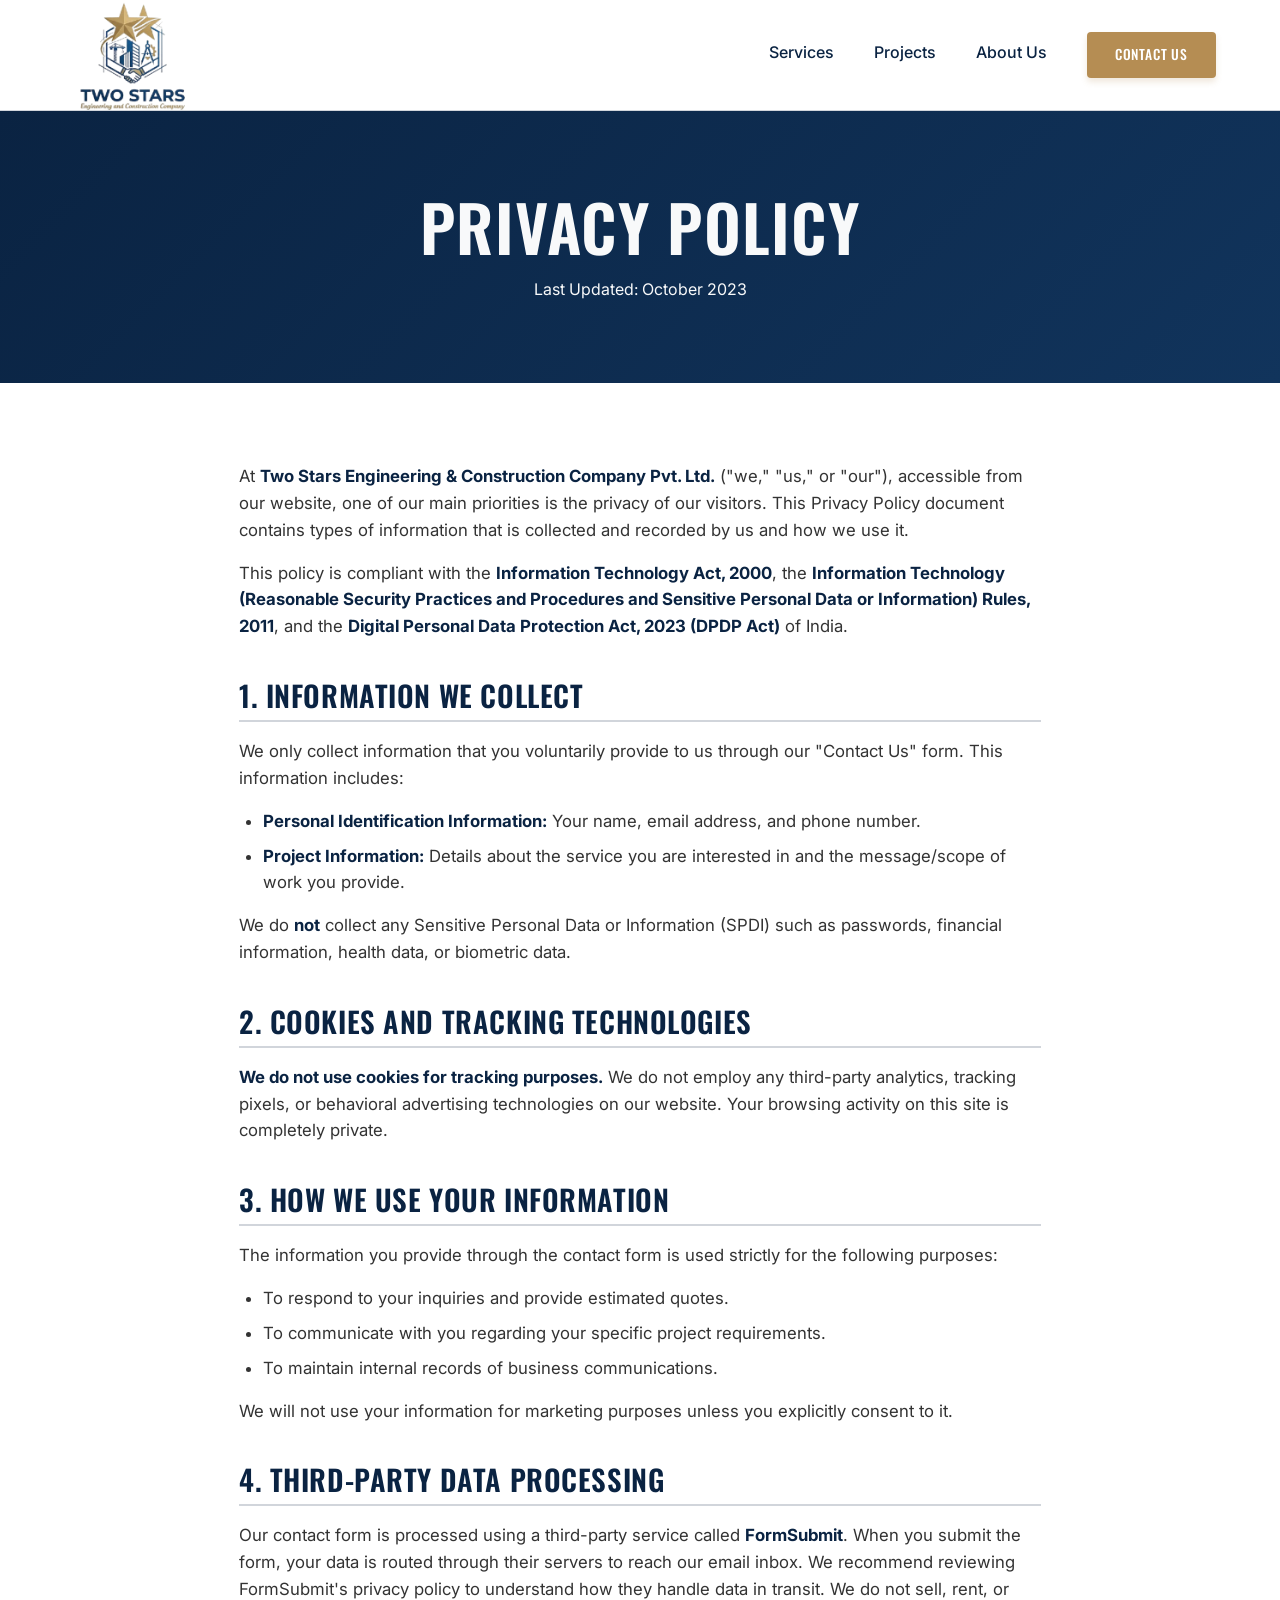
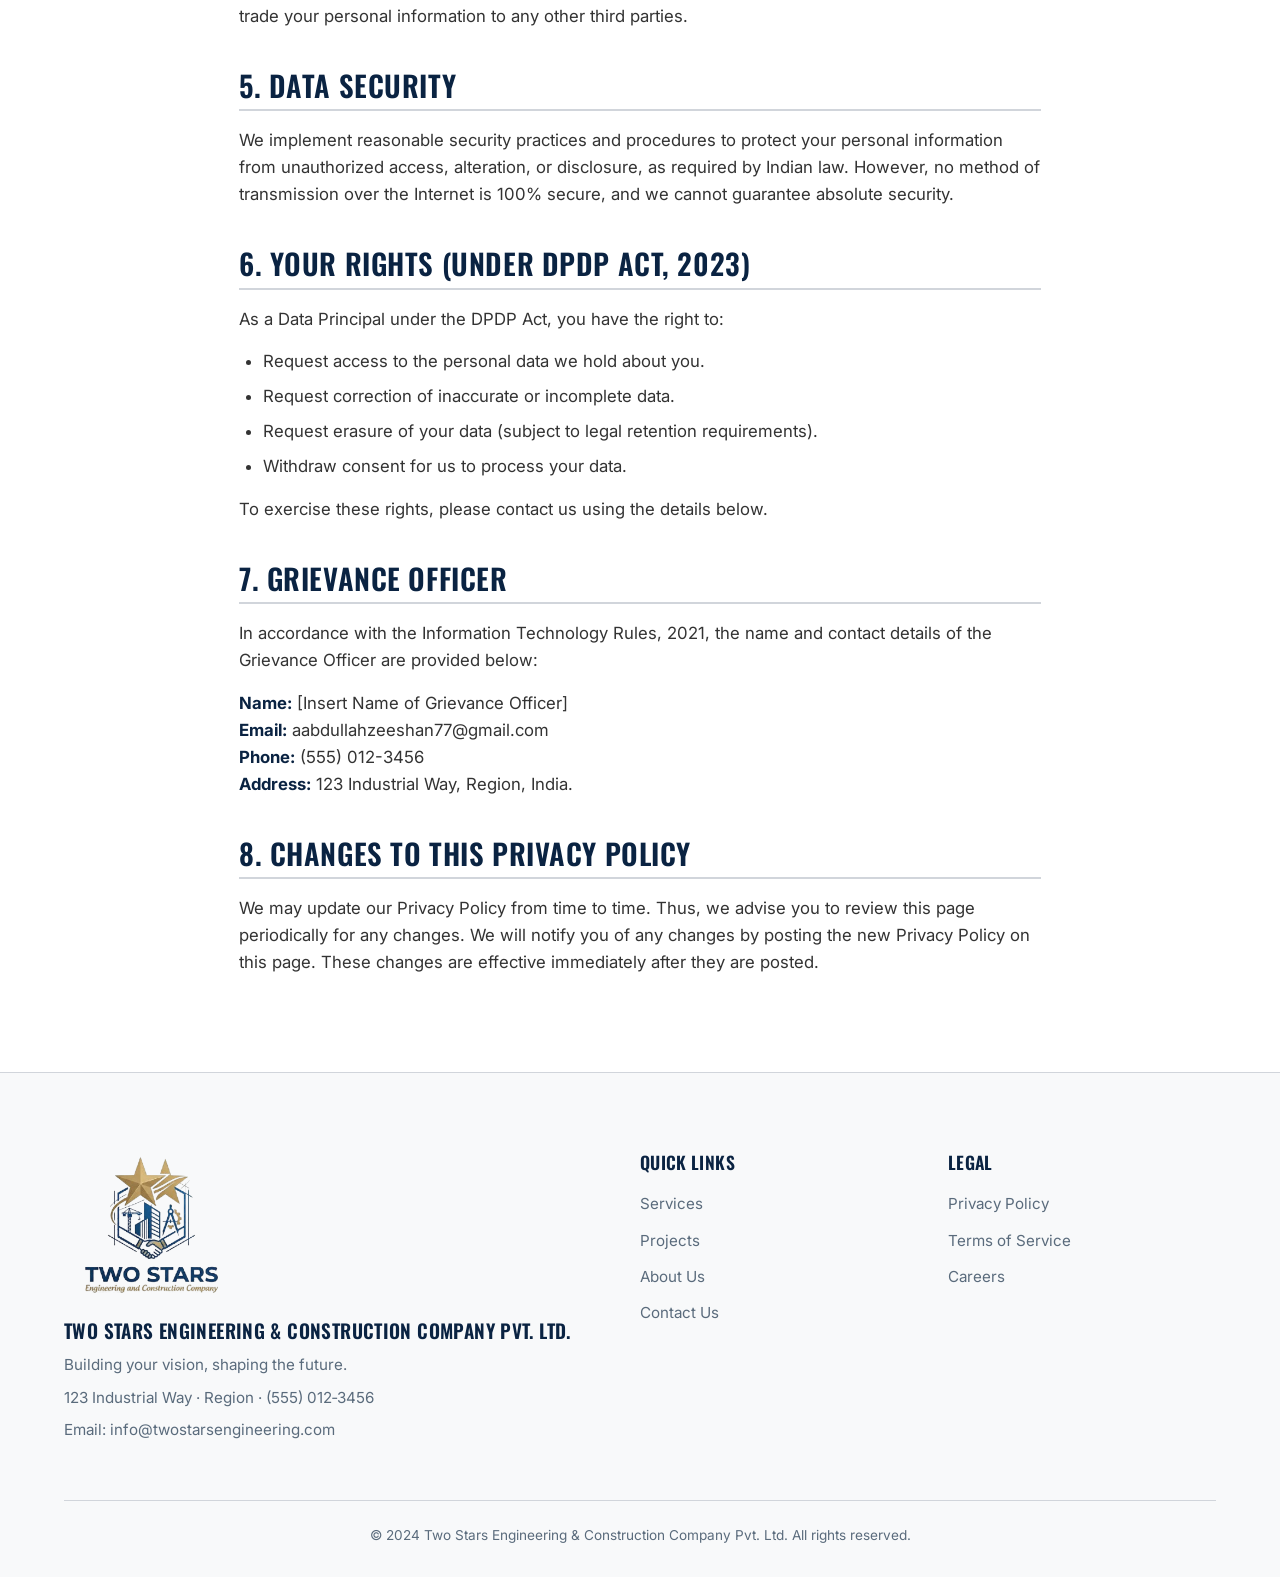
==== privacy-policy.html @ 5d6ca6f1 "version  0.1" ====
<!DOCTYPE html>
<html lang="en">
<head>
  <meta charset="UTF-8" />
  <meta name="viewport" content="width=device-width, initial-scale=1.0" />
  <title>Privacy Policy - Two Stars Engineering & Construction</title>
  <link rel="preconnect" href="https://fonts.googleapis.com" />
  <link rel="preconnect" href="https://fonts.gstatic.com" crossorigin />
  <link href="https://fonts.googleapis.com/css2?family=Oswald:wght@400;500;600;700&family=Inter:wght@300;400;500;600&display=swap" rel="stylesheet" />
  
  <style>
    /* --- Copying Design Tokens from main page --- */
    :root {
      --cream: #f8f9fa;
      --charcoal: #0A2342;
      --rust: #b58d53;
      --rust-light: #d1a865;
      --gray: #5a6b7c;
      --border: #d1d5db;
      --font-display: 'Oswald', sans-serif;
      --font-body: 'Inter', sans-serif;
      --max-width: 1200px;
      --radius: 4px;
    }

    html { scroll-behavior: smooth; scroll-padding-top: 130px; }
    * { margin: 0; padding: 0; box-sizing: border-box; }
    body { font-family: var(--font-body); background: var(--cream); color: var(--charcoal); line-height: 1.6; overflow-x: hidden; }
    h1, h2, h3, h4 { font-family: var(--font-display); font-weight: 600; line-height: 1.1; text-transform: uppercase; letter-spacing: 0.02em; }
    a { text-decoration: none; color: inherit; }
    .container { max-width: var(--max-width); margin: 0 auto; padding: 0 24px; }
    
    /* --- Buttons & Navbar --- */
    .btn { display: inline-block; padding: 12px 24px; font-family: var(--font-display); font-size: 0.9rem; font-weight: 500; letter-spacing: 0.06em; text-transform: uppercase; border-radius: var(--radius); transition: all 0.3s cubic-bezier(0.25, 0.8, 0.25, 1); cursor: pointer; border: none; }
    .btn-primary { background: var(--rust); color: #fff; box-shadow: 0 4px 6px rgba(181, 141, 83, 0.2); }
    .btn-primary:hover { background: var(--rust-light); transform: translateY(-3px); box-shadow: 0 8px 15px rgba(181, 141, 83, 0.4); }

    .navbar { background: rgba(255, 255, 255, 0.95); backdrop-filter: blur(10px); border-bottom: 1px solid var(--border); position: sticky; top: 0; z-index: 1000; padding: 0; }
    .nav-container { display: flex; justify-content: space-between; align-items: center; min-height: 110px; }
    .nav-logo img { height: 110px; width: auto; display: block; transition: transform 0.3s ease; }
    .nav-logo:hover img { transform: scale(1.02); }
    .nav-links { display: flex; align-items: center; gap: 40px; }
    .nav-links a:not(.btn) { font-weight: 500; font-size: 1rem; position: relative; padding-bottom: 4px; transition: color 0.3s ease; }
    .nav-links a:not(.btn)::after { content: ''; position: absolute; width: 0; height: 2px; bottom: 0; left: 0; background-color: var(--rust); transition: width 0.3s ease; }
    .nav-links a:not(.btn):hover { color: var(--rust); }
    .nav-links a:not(.btn):hover::after { width: 100%; }
    .nav-btn { padding: 12px 28px; font-size: 0.85rem; }

    /* --- Page Header --- */
    .page-header { background: linear-gradient(135deg, var(--charcoal) 0%, #11345c 100%); color: var(--cream); padding: 80px 0; text-align: center; }
    .page-header h1 { font-size: clamp(2.5rem, 5vw, 4rem); margin-bottom: 16px; }

    /* --- Legal Content Area --- */
    .legal-section { padding: 80px 0; background: #fff; }
    .legal-content { max-width: 850px; margin: 0 auto; }
    .legal-content h2 { font-size: 1.8rem; margin: 40px 0 16px 0; color: var(--charcoal); border-bottom: 2px solid var(--border); padding-bottom: 8px; }
    .legal-content h3 { font-size: 1.3rem; margin: 24px 0 12px 0; color: var(--charcoal); }
    .legal-content p { margin-bottom: 16px; color: #333; font-size: 1.05rem; }
    .legal-content ul { margin-bottom: 16px; padding-left: 24px; color: #333; font-size: 1.05rem; }
    .legal-content li { margin-bottom: 8px; }
    .legal-content strong { color: var(--charcoal); }

    /* --- Footer --- */
    .footer { padding: 80px 0 30px; background: var(--cream); border-top: 1px solid var(--border); font-size: 0.95rem; color: var(--gray); }
    .footer-grid { display: grid; grid-template-columns: 2fr 1fr 1fr; gap: 40px; margin-bottom: 50px; }
    .footer-brand img { height: 140px; margin-bottom: 20px; transition: filter 0.3s ease; }
    .footer-brand img:hover { filter: brightness(0.8); }
    .footer-brand h4 { color: var(--charcoal); font-size: 1.2rem; margin-bottom: 12px; }
    .footer-brand p { margin-bottom: 8px; }
    .footer-links h4 { color: var(--charcoal); font-size: 1.1rem; margin-bottom: 20px; }
    .footer-links ul { list-style: none; }
    .footer-links li { margin-bottom: 12px; }
    .footer-links a { transition: color 0.3s ease, padding-left 0.3s ease; display: inline-block; }
    .footer-links a:hover { color: var(--rust); padding-left: 5px; }
    .footer-bottom { text-align: center; padding-top: 24px; border-top: 1px solid var(--border); font-size: 0.85rem; }

    /* --- Scroll Top --- */
    #scrollTopBtn { position: fixed; bottom: 30px; right: 30px; width: 50px; height: 50px; background-color: var(--rust); color: #fff; border: none; border-radius: 50%; font-size: 1.5rem; cursor: pointer; display: flex; align-items: center; justify-content: center; box-shadow: 0 4px 15px rgba(0,0,0,0.2); transition: all 0.3s cubic-bezier(0.25, 0.8, 0.25, 1); opacity: 0; visibility: hidden; z-index: 999; }
    #scrollTopBtn.show { opacity: 1; visibility: visible; }
    #scrollTopBtn:hover { background-color: var(--charcoal); transform: translateY(-5px); box-shadow: 0 6px 20px rgba(0,0,0,0.3); }

    @media (max-width: 900px) {
      html { scroll-padding-top: 100px; } 
      .nav-container { min-height: 80px; }
      .nav-logo img { height: 80px; }
      .nav-links { display: none; }
      .footer-grid { grid-template-columns: 1fr; gap: 30px; }
    }
    @media (max-width: 640px) {
      .legal-section { padding: 50px 0; }
      .footer-brand img { height: 110px; }
    }
  </style>
</head>
<body>

  <!-- NAVBAR -->
  <header class="navbar">
    <div class="container nav-container">
      <a href="index.html" class="nav-logo">
        <img src="logo.png" alt="Two Stars Engineering and Construction Company Logo" />
      </a>
      <nav class="nav-links">
        <a href="index.html#services">Services</a>
        <a href="index.html#projects">Projects</a>
        <a href="index.html#about">About Us</a>
        <a href="index.html#contact" class="btn btn-primary nav-btn">Contact Us</a>
      </nav>
    </div>
  </header>

  <!-- PAGE HEADER -->
  <section class="page-header">
    <div class="container">
      <h1>Privacy Policy</h1>
      <p>Last Updated: October 2023</p>
    </div>
  </section>

  <!-- LEGAL CONTENT -->
  <section class="legal-section">
    <div class="container legal-content">
      <p>At <strong>Two Stars Engineering & Construction Company Pvt. Ltd.</strong> ("we," "us," or "our"), accessible from our website, one of our main priorities is the privacy of our visitors. This Privacy Policy document contains types of information that is collected and recorded by us and how we use it.</p>
      <p>This policy is compliant with the <strong>Information Technology Act, 2000</strong>, the <strong>Information Technology (Reasonable Security Practices and Procedures and Sensitive Personal Data or Information) Rules, 2011</strong>, and the <strong>Digital Personal Data Protection Act, 2023 (DPDP Act)</strong> of India.</p>

      <h2>1. Information We Collect</h2>
      <p>We only collect information that you voluntarily provide to us through our "Contact Us" form. This information includes:</p>
      <ul>
        <li><strong>Personal Identification Information:</strong> Your name, email address, and phone number.</li>
        <li><strong>Project Information:</strong> Details about the service you are interested in and the message/scope of work you provide.</li>
      </ul>
      <p>We do <strong>not</strong> collect any Sensitive Personal Data or Information (SPDI) such as passwords, financial information, health data, or biometric data.</p>

      <h2>2. Cookies and Tracking Technologies</h2>
      <p><strong>We do not use cookies for tracking purposes.</strong> We do not employ any third-party analytics, tracking pixels, or behavioral advertising technologies on our website. Your browsing activity on this site is completely private.</p>

      <h2>3. How We Use Your Information</h2>
      <p>The information you provide through the contact form is used strictly for the following purposes:</p>
      <ul>
        <li>To respond to your inquiries and provide estimated quotes.</li>
        <li>To communicate with you regarding your specific project requirements.</li>
        <li>To maintain internal records of business communications.</li>
      </ul>
      <p>We will not use your information for marketing purposes unless you explicitly consent to it.</p>

      <h2>4. Third-Party Data Processing</h2>
      <p>Our contact form is processed using a third-party service called <strong>FormSubmit</strong>. When you submit the form, your data is routed through their servers to reach our email inbox. We recommend reviewing FormSubmit's privacy policy to understand how they handle data in transit. We do not sell, rent, or trade your personal information to any other third parties.</p>

      <h2>5. Data Security</h2>
      <p>We implement reasonable security practices and procedures to protect your personal information from unauthorized access, alteration, or disclosure, as required by Indian law. However, no method of transmission over the Internet is 100% secure, and we cannot guarantee absolute security.</p>

      <h2>6. Your Rights (Under DPDP Act, 2023)</h2>
      <p>As a Data Principal under the DPDP Act, you have the right to:</p>
      <ul>
        <li>Request access to the personal data we hold about you.</li>
        <li>Request correction of inaccurate or incomplete data.</li>
        <li>Request erasure of your data (subject to legal retention requirements).</li>
        <li>Withdraw consent for us to process your data.</li>
      </ul>
      <p>To exercise these rights, please contact us using the details below.</p>

      <h2>7. Grievance Officer</h2>
      <p>In accordance with the Information Technology Rules, 2021, the name and contact details of the Grievance Officer are provided below:</p>
      <p>
        <strong>Name:</strong> [Insert Name of Grievance Officer]<br>
        <strong>Email:</strong> aabdullahzeeshan77@gmail.com<br>
        <strong>Phone:</strong> (555) 012-3456<br>
        <strong>Address:</strong> 123 Industrial Way, Region, India.
      </p>

      <h2>8. Changes to This Privacy Policy</h2>
      <p>We may update our Privacy Policy from time to time. Thus, we advise you to review this page periodically for any changes. We will notify you of any changes by posting the new Privacy Policy on this page. These changes are effective immediately after they are posted.</p>
    </div>
  </section>

  <!-- FOOTER -->
  <footer class="footer">
    <div class="container">
      <div class="footer-grid">
        <div class="footer-brand">
          <img src="logo.png" alt="Two Stars Logo" />
          <h4>Two Stars Engineering & Construction Company Pvt. Ltd.</h4>
          <p>Building your vision, shaping the future.</p>
          <p>123 Industrial Way · Region · (555) 012‑3456</p>
          <p>Email: info@twostarsengineering.com</p>
        </div>
        <div class="footer-links">
          <h4>Quick Links</h4>
          <ul>
            <li><a href="index.html#services">Services</a></li>
            <li><a href="index.html#projects">Projects</a></li>
            <li><a href="index.html#about">About Us</a></li>
            <li><a href="index.html#contact">Contact Us</a></li>
          </ul>
        </div>
        <div class="footer-links">
          <h4>Legal</h4>
          <ul>
            <li><a href="privacy-policy.html">Privacy Policy</a></li>
            <li><a href="terms-of-service.html">Terms of Service</a></li>
            <li><a href="#">Careers</a></li>
          </ul>
        </div>
      </div>
      <div class="footer-bottom">
        <p>&copy; 2024 Two Stars Engineering & Construction Company Pvt. Ltd. All rights reserved.</p>
      </div>
    </div>
  </footer>

  <!-- SCROLL TO TOP BUTTON -->
  <button id="scrollTopBtn" title="Go to top">
    <svg width="24" height="24" viewBox="0 0 24 24" fill="none" stroke="currentColor" stroke-width="2" stroke-linecap="round" stroke-linejoin="round">
      <path d="M12 19V5M5 12l7-7 7 7"/>
    </svg>
  </button>

  <script>
    const scrollTopBtn = document.getElementById("scrollTopBtn");
    window.onscroll = function() {
      if (document.body.scrollTop > 300 || document.documentElement.scrollTop > 300) {
        scrollTopBtn.classList.add("show");
      } else {
        scrollTopBtn.classList.remove("show");
      }
    };
    scrollTopBtn.addEventListener("click", function() {
      window.scrollTo({ top: 0, behavior: "smooth" });
    });
  </script>
</body>
</html>
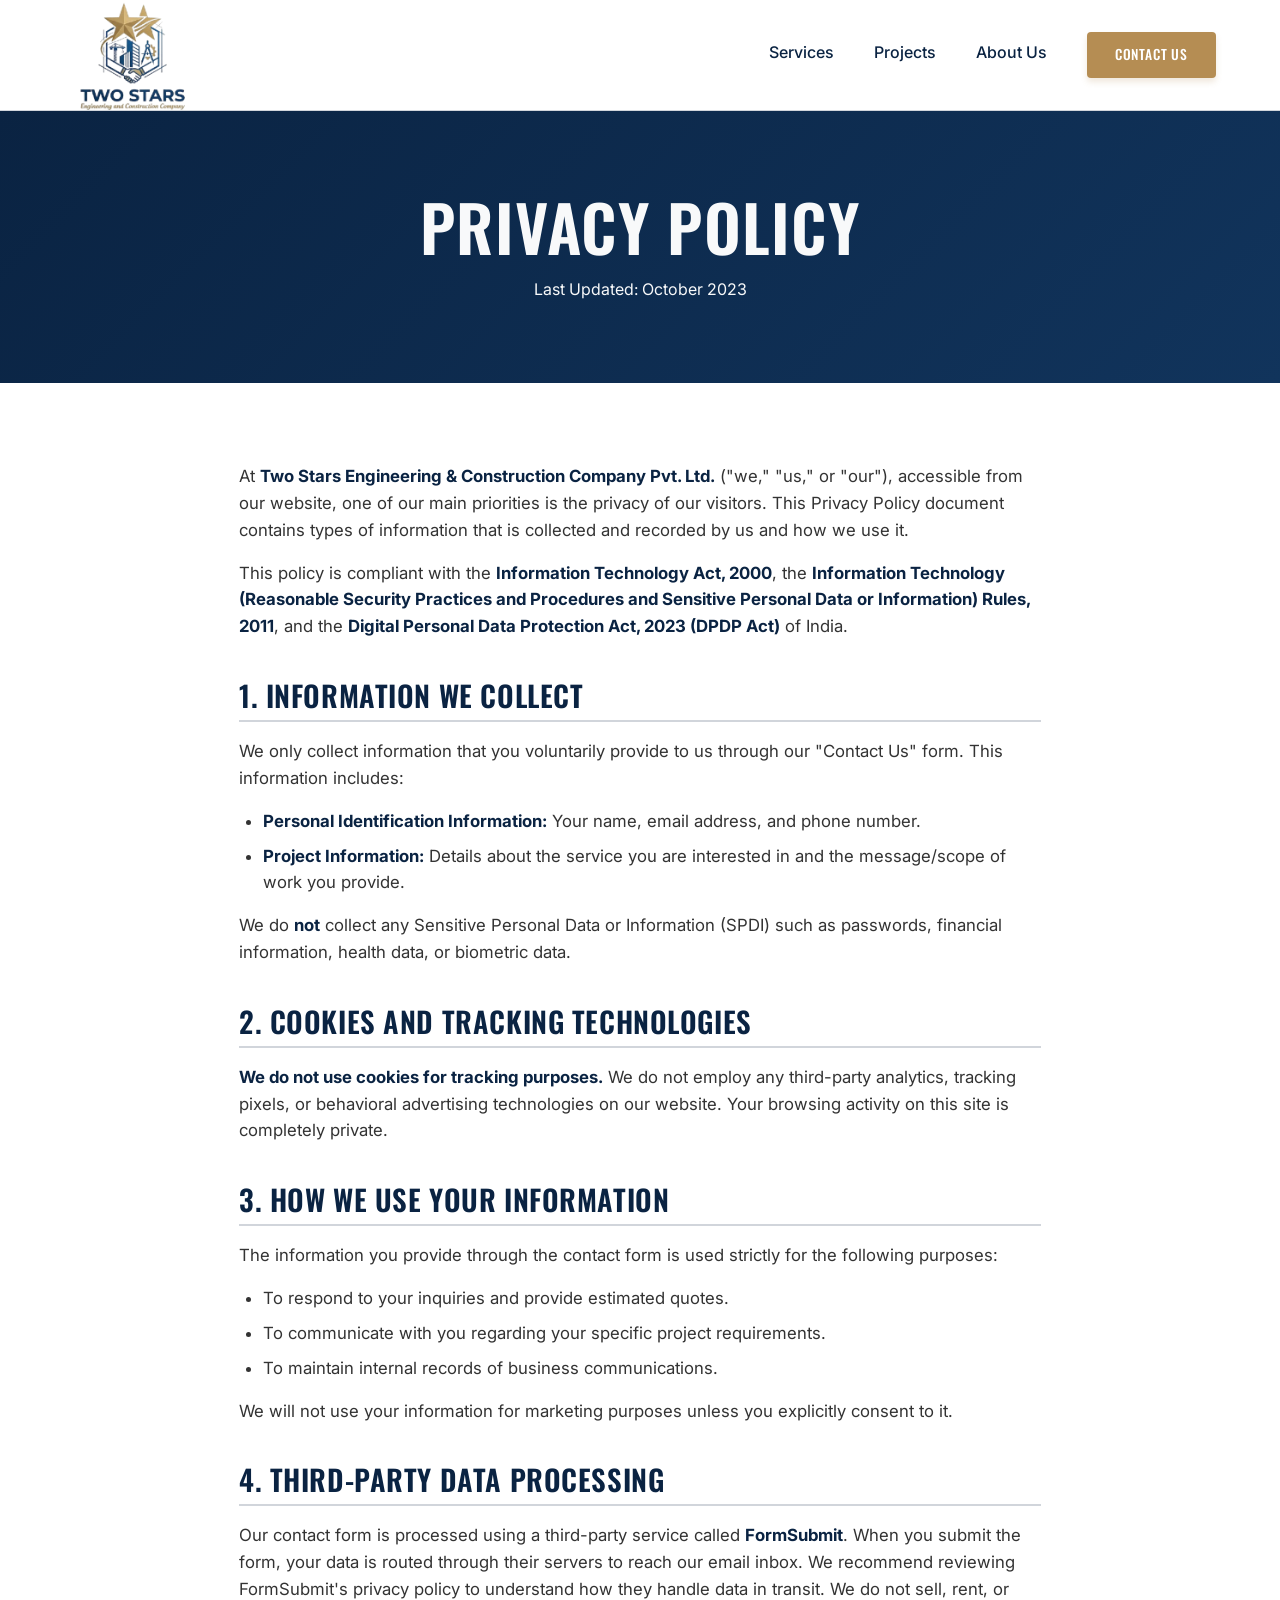
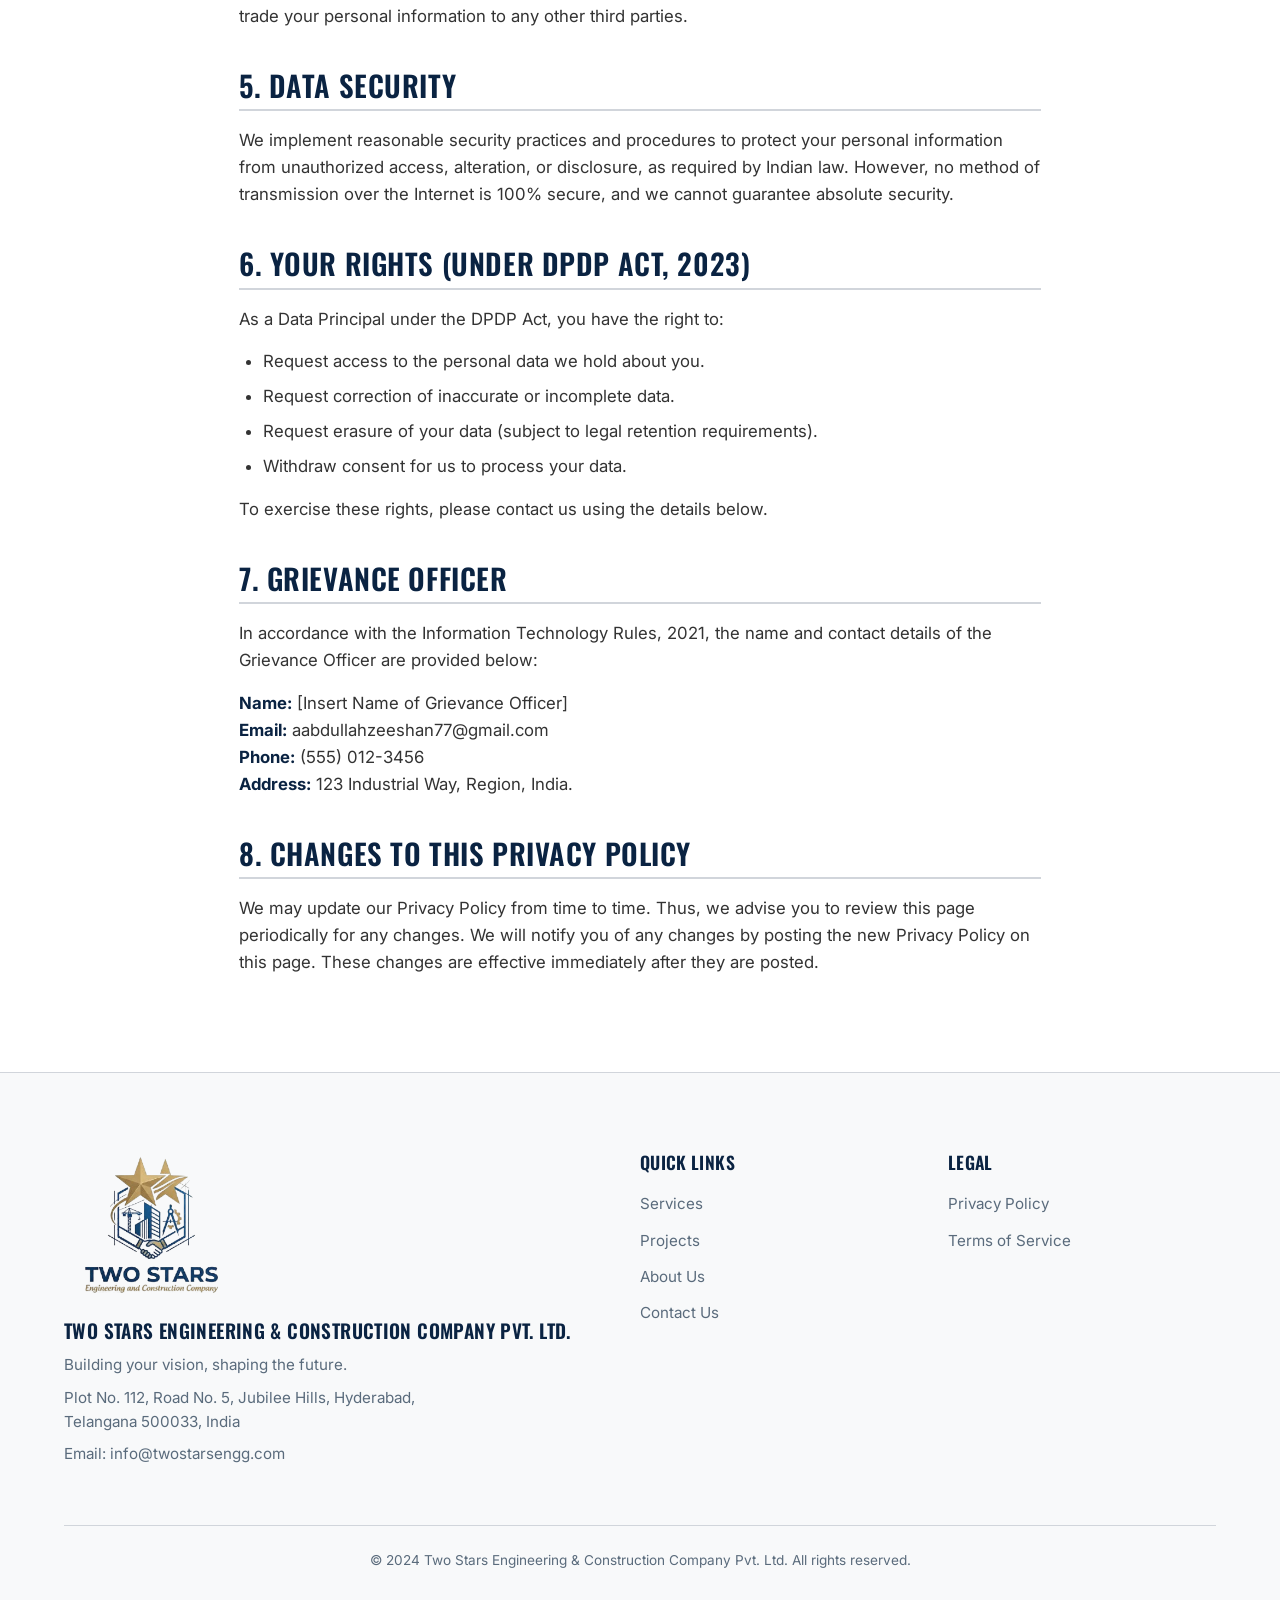
==== commit 7e60c901: "version  1" ====
--- a/privacy-policy.html
+++ b/privacy-policy.html
@@ -181,8 +181,8 @@
           <img src="logo.png" alt="Two Stars Logo" />
           <h4>Two Stars Engineering & Construction Company Pvt. Ltd.</h4>
           <p>Building your vision, shaping the future.</p>
-          <p>123 Industrial Way · Region · (555) 012‑3456</p>
-          <p>Email: info@twostarsengineering.com</p>
+            <p>Plot No. 112, Road No. 5, Jubilee Hills, Hyderabad,<br> Telangana 500033, India</p>
+          <p>Email: info@twostarsengg.com</p>
         </div>
         <div class="footer-links">
           <h4>Quick Links</h4>
@@ -198,7 +198,6 @@
           <ul>
             <li><a href="privacy-policy.html">Privacy Policy</a></li>
             <li><a href="terms-of-service.html">Terms of Service</a></li>
-            <li><a href="#">Careers</a></li>
           </ul>
         </div>
       </div>
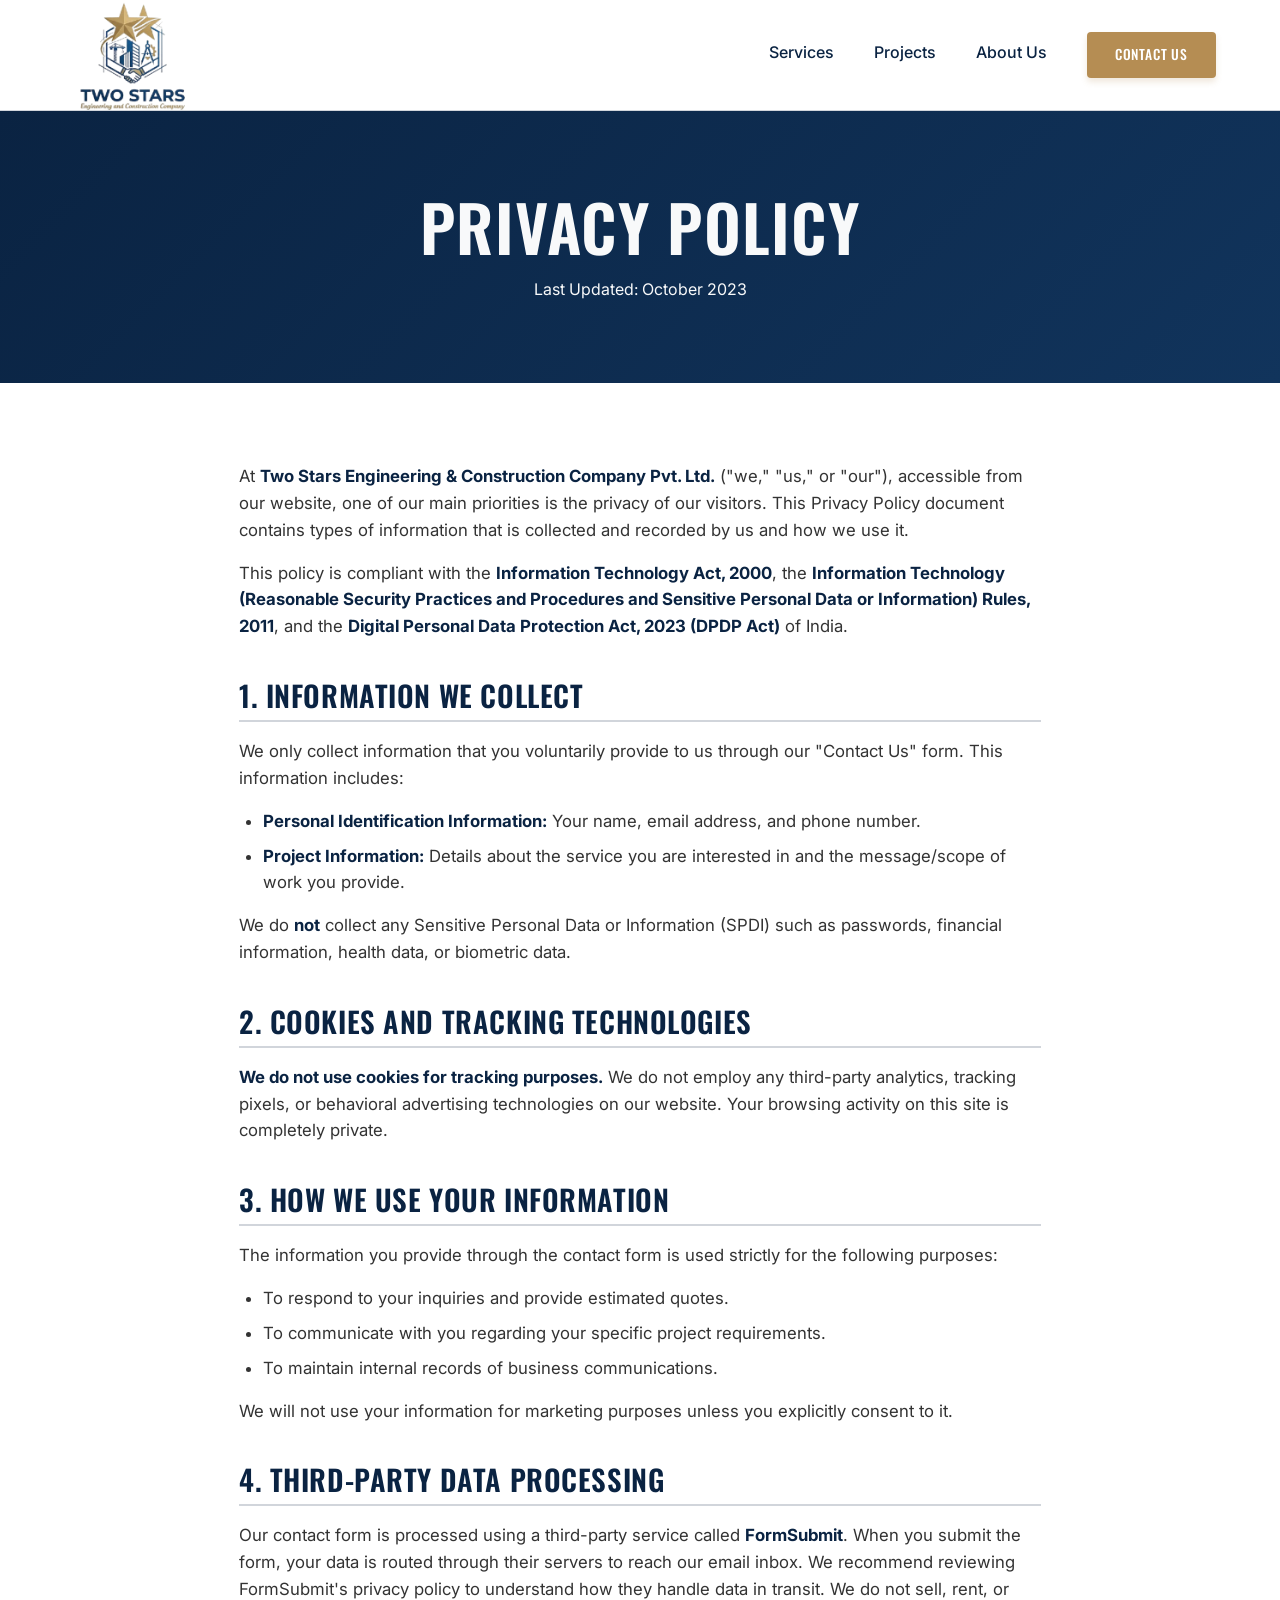
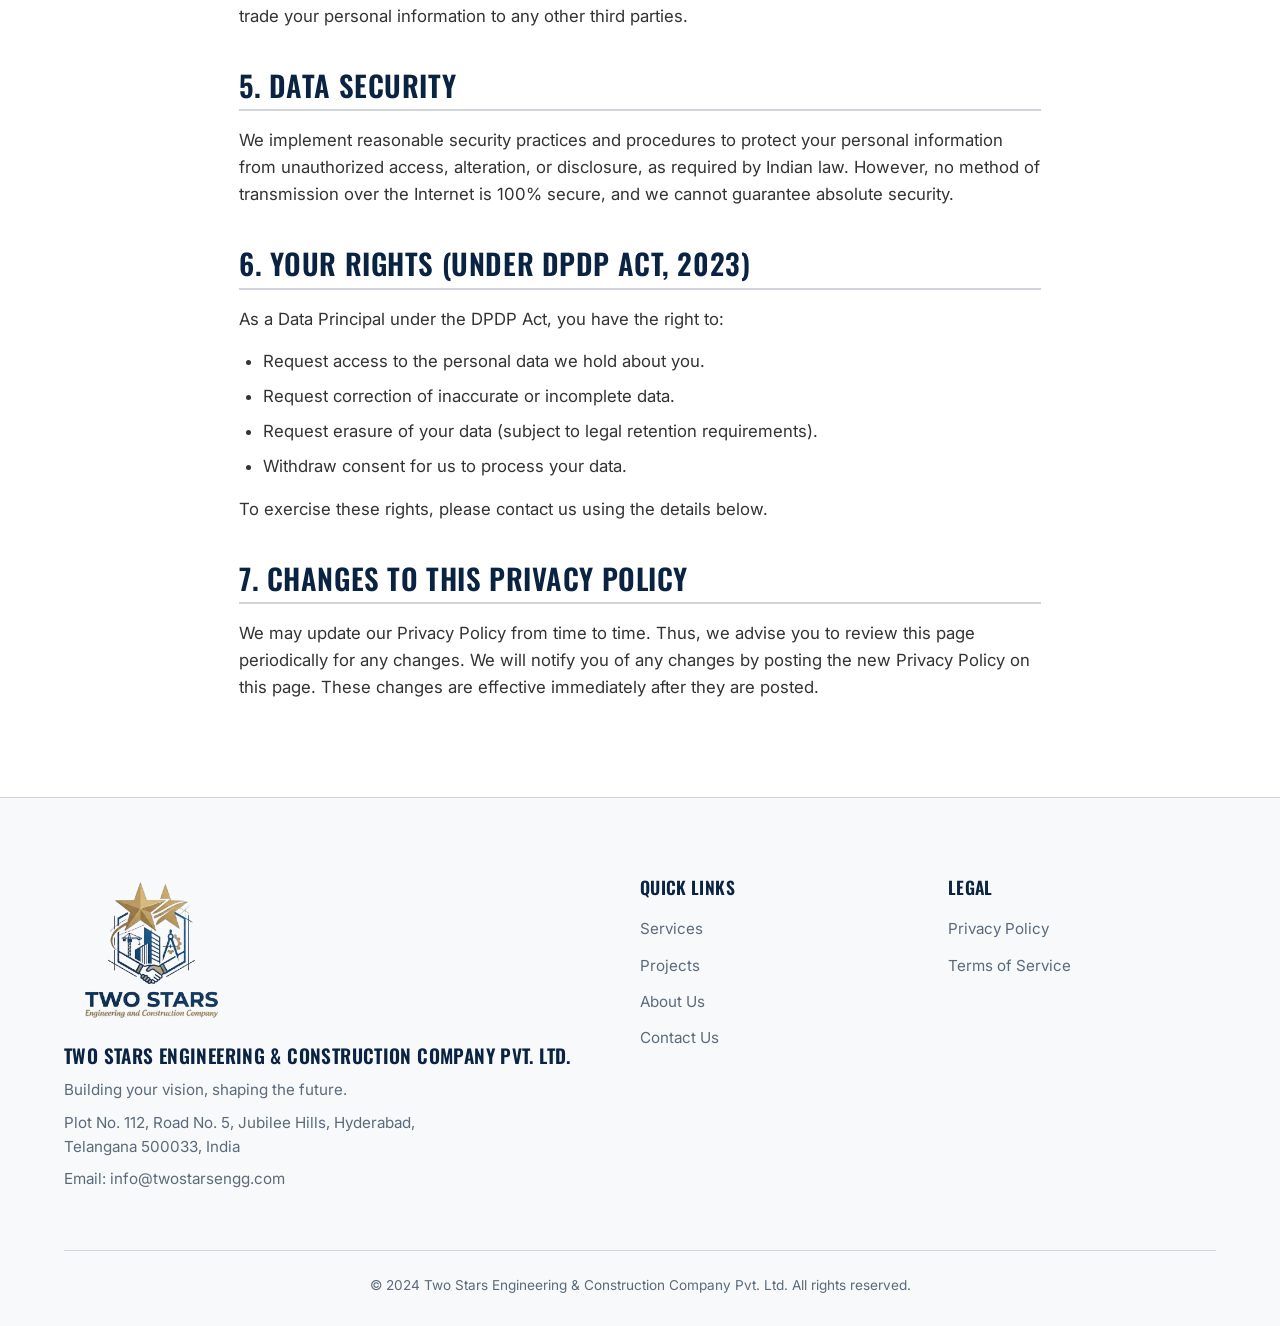
==== commit 486fc531: "version 1.3" ====
--- a/privacy-policy.html
+++ b/privacy-policy.html
@@ -7,7 +7,8 @@
   <link rel="preconnect" href="https://fonts.googleapis.com" />
   <link rel="preconnect" href="https://fonts.gstatic.com" crossorigin />
   <link href="https://fonts.googleapis.com/css2?family=Oswald:wght@400;500;600;700&family=Inter:wght@300;400;500;600&display=swap" rel="stylesheet" />
-  
+    <link rel="stylesheet" href="hamburger.css" />
+
   <style>
     /* --- Copying Design Tokens from main page --- */
     :root {
@@ -93,8 +94,8 @@
   </style>
 </head>
 <body>
-
-  <!-- NAVBAR -->
+<!-- 
+  NAVBAR
   <header class="navbar">
     <div class="container nav-container">
       <a href="index.html" class="nav-logo">
@@ -107,7 +108,42 @@
         <a href="index.html#contact" class="btn btn-primary nav-btn">Contact Us</a>
       </nav>
     </div>
-  </header>
+  </header> -->
+
+
+  <header class="navbar">
+  <div class="container nav-container">
+    <a href="index.html" class="nav-logo">
+      <img src="logo.png" alt="Two Stars Engineering and Construction Company Logo" />
+    </a>
+    
+    <!-- Desktop Links -->
+    <nav class="nav-links">
+     <a href="index.html#services">Services</a>
+        <a href="index.html#projects">Projects</a>
+        <a href="index.html#about">About Us</a>
+        <a href="index.html#contact" class="btn btn-primary nav-btn">Contact Us</a>
+    </nav>
+
+    <!-- Mobile Hamburger Button -->
+    <button class="hamburger" id="hamburger" aria-label="Toggle menu">
+      <span></span>
+      <span></span>
+      <span></span>
+    </button>
+
+    
+<!-- Mobile Menu Overlay (Place this right after the header) -->
+<div class="mobile-menu" id="mobileMenu">
+  <div class="mobile-menu-links">
+    <a href="index.html#services" class="mobile-link">Services</a>
+    <a href="index.html#projects" class="mobile-link">Projects</a>
+    <a href="index.html#about" class="mobile-link">About Us</a>
+    <a href="index.html#contact" class="btn btn-primary mobile-link">Contact Us</a>
+  </div>
+</div>
+  </div>
+</header
 
   <!-- PAGE HEADER -->
   <section class="page-header">
@@ -159,16 +195,9 @@
       </ul>
       <p>To exercise these rights, please contact us using the details below.</p>
 
-      <h2>7. Grievance Officer</h2>
-      <p>In accordance with the Information Technology Rules, 2021, the name and contact details of the Grievance Officer are provided below:</p>
-      <p>
-        <strong>Name:</strong> [Insert Name of Grievance Officer]<br>
-        <strong>Email:</strong> aabdullahzeeshan77@gmail.com<br>
-        <strong>Phone:</strong> (555) 012-3456<br>
-        <strong>Address:</strong> 123 Industrial Way, Region, India.
-      </p>
-
-      <h2>8. Changes to This Privacy Policy</h2>
+      
+
+      <h2>7. Changes to This Privacy Policy</h2>
       <p>We may update our Privacy Policy from time to time. Thus, we advise you to review this page periodically for any changes. We will notify you of any changes by posting the new Privacy Policy on this page. These changes are effective immediately after they are posted.</p>
     </div>
   </section>
@@ -227,5 +256,8 @@
       window.scrollTo({ top: 0, behavior: "smooth" });
     });
   </script>
+
+  <script src="hamburger.js"></script>
+
 </body>
 </html>
--- a/hamburger.css
+++ b/hamburger.css
@@ -0,0 +1,104 @@
+/* =========================================
+   HAMBURGER MENU CSS
+   ========================================= */
+
+/* Hamburger Button Base (Hidden on Desktop) */
+.hamburger {
+  display: none;
+  background: none;
+  border: none;
+  cursor: pointer;
+  flex-direction: column;
+  gap: 6px;
+  z-index: 1002; /* Stays above the overlay */
+  padding: 10px;
+}
+
+.hamburger span {
+  display: block;
+  width: 30px;
+  height: 3px;
+  background-color: var(--charcoal, #0A2342);
+  transition: all 0.3s ease;
+  border-radius: 2px;
+}
+
+/* Hamburger Animation (Turns into an X when active) */
+.hamburger.active span:nth-child(1) {
+  transform: translateY(9px) rotate(45deg);
+  background-color: var(--rust, #b58d53);
+}
+
+.hamburger.active span:nth-child(2) {
+  opacity: 0;
+}
+
+.hamburger.active span:nth-child(3) {
+  transform: translateY(-9px) rotate(-45deg);
+  background-color: var(--rust, #b58d53);
+}
+
+/* Mobile Menu Full-Screen Overlay */
+.mobile-menu {
+  position: fixed;
+  top: 0;
+  left: 0;
+  width: 100%;
+  height: 100vh;
+  background: rgba(248, 249, 250, 0.98); /* Light background */
+  backdrop-filter: blur(10px);
+  display: flex;
+  flex-direction: column;
+  justify-content: center;
+  align-items: center;
+  opacity: 0;
+  visibility: hidden;
+  transition: all 0.4s ease;
+  z-index: 1001;
+}
+
+.mobile-menu.active {
+  opacity: 1;
+  visibility: visible;
+}
+
+/* Links inside the Mobile Menu */
+.mobile-menu-links {
+  display: flex;
+  flex-direction: column;
+  align-items: center;
+  gap: 30px;
+}
+
+.mobile-menu-links a:not(.btn) {
+  font-family: var(--font-display, 'Oswald', sans-serif);
+  font-size: 1.8rem;
+  font-weight: 500;
+  text-transform: uppercase;
+  color: var(--charcoal, #0A2342);
+  letter-spacing: 0.05em;
+  transition: color 0.3s ease;
+  text-decoration: none;
+}
+
+.mobile-menu-links a:not(.btn):hover {
+  color: var(--rust, #b58d53);
+}
+
+.mobile-menu-links .btn {
+  font-size: 1.1rem;
+  padding: 14px 32px;
+  margin-top: 10px;
+}
+
+/* Responsive Triggers (Show Hamburger on Mobile) */
+@media (max-width: 900px) {
+  /* Hide the standard desktop links */
+  .nav-links {
+    display: none !important; 
+  }
+  /* Show the hamburger button */
+  .hamburger {
+    display: flex;
+  }
+}
